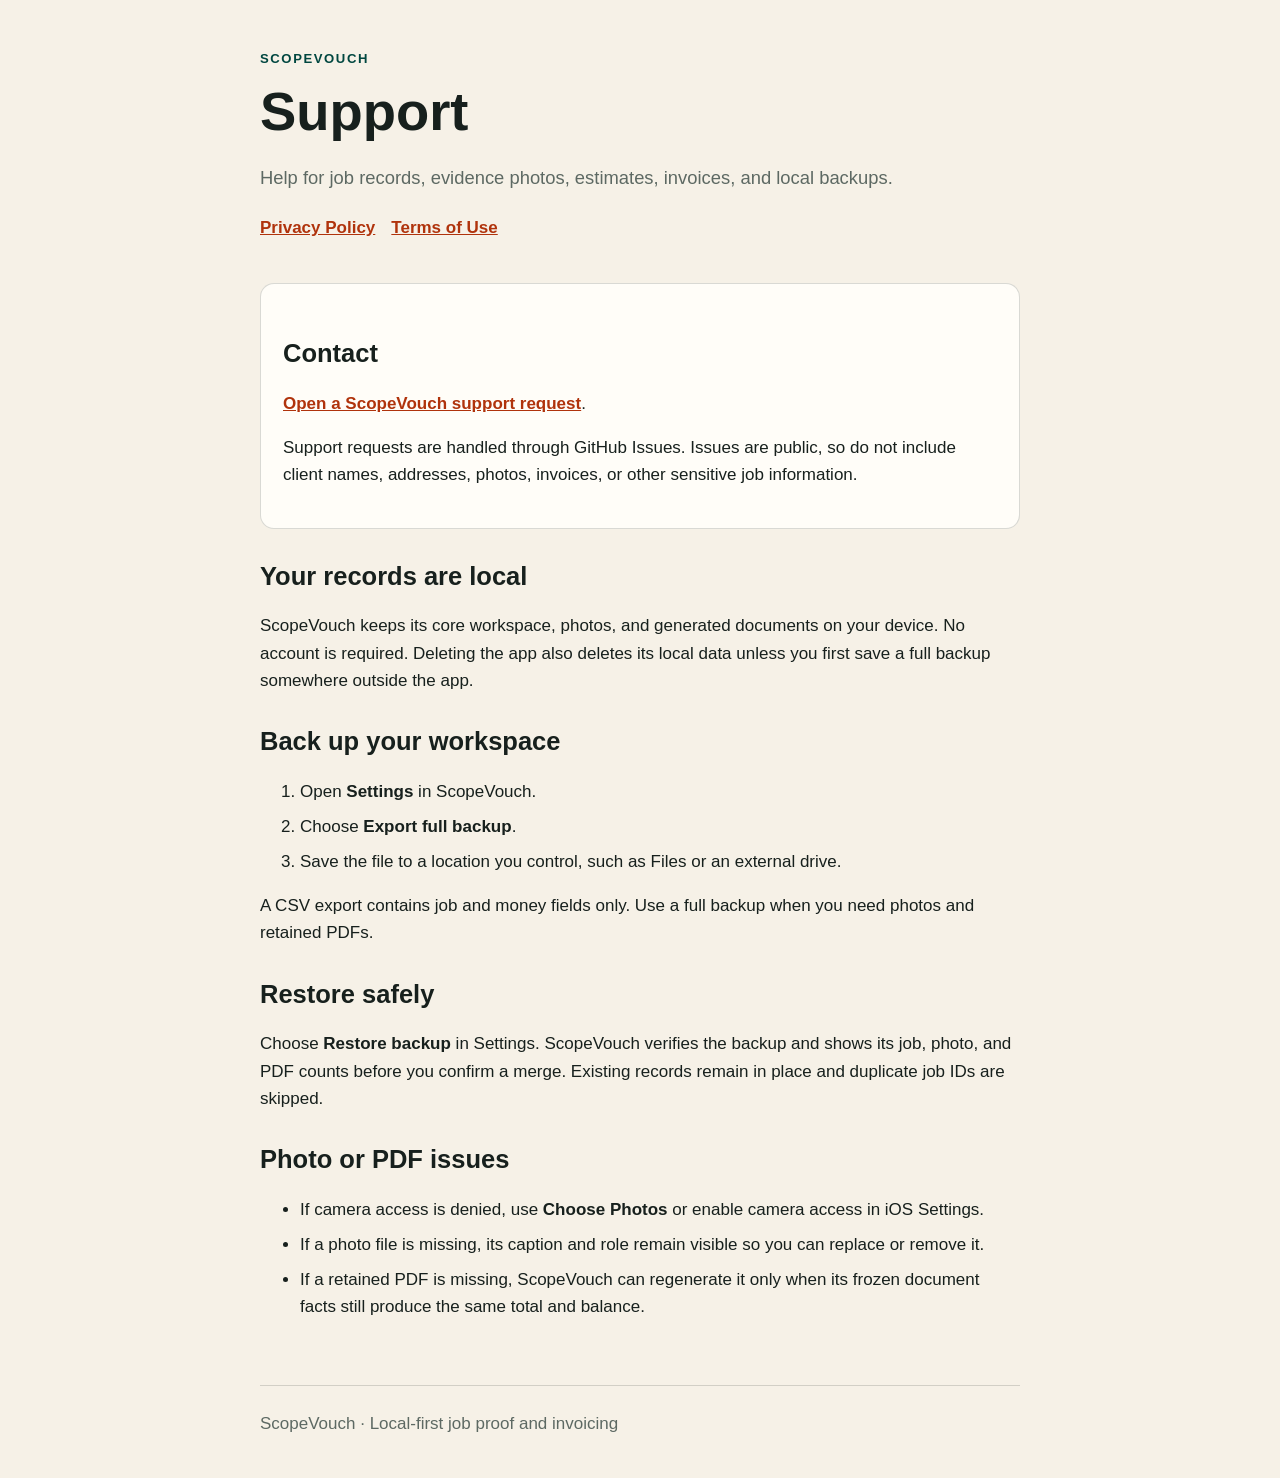
==== index.html @ 6683c595 "Publish ScopeVouch support and privacy pages" ====
<!doctype html>
<html lang="en-US">
<head>
  <meta charset="utf-8">
  <meta name="viewport" content="width=device-width, initial-scale=1">
  <meta name="description" content="ScopeVouch support and local-first data guidance.">
  <title>ScopeVouch Support</title>
  <link rel="stylesheet" href="styles.css">
</head>
<body>
  <header>
    <div class="brand">ScopeVouch</div>
    <h1>Support</h1>
    <p class="lede">Help for job records, evidence photos, estimates, invoices, and local backups.</p>
    <nav aria-label="Support pages">
      <a href="privacy.html">Privacy Policy</a>
      <a href="terms.html">Terms of Use</a>
    </nav>
  </header>
  <main>
    <section class="card">
      <h2>Contact</h2>
      <p><a href="https://github.com/khoanguyen1192/ScopeVouch-Support/issues/new">Open a ScopeVouch support request</a>.</p>
      <p>Support requests are handled through GitHub Issues. Issues are public, so do not include client names, addresses, photos, invoices, or other sensitive job information.</p>
    </section>
    <h2>Your records are local</h2>
    <p>ScopeVouch keeps its core workspace, photos, and generated documents on your device. No account is required. Deleting the app also deletes its local data unless you first save a full backup somewhere outside the app.</p>
    <h2>Back up your workspace</h2>
    <ol>
      <li>Open <strong>Settings</strong> in ScopeVouch.</li>
      <li>Choose <strong>Export full backup</strong>.</li>
      <li>Save the file to a location you control, such as Files or an external drive.</li>
    </ol>
    <p>A CSV export contains job and money fields only. Use a full backup when you need photos and retained PDFs.</p>
    <h2>Restore safely</h2>
    <p>Choose <strong>Restore backup</strong> in Settings. ScopeVouch verifies the backup and shows its job, photo, and PDF counts before you confirm a merge. Existing records remain in place and duplicate job IDs are skipped.</p>
    <h2>Photo or PDF issues</h2>
    <ul>
      <li>If camera access is denied, use <strong>Choose Photos</strong> or enable camera access in iOS Settings.</li>
      <li>If a photo file is missing, its caption and role remain visible so you can replace or remove it.</li>
      <li>If a retained PDF is missing, ScopeVouch can regenerate it only when its frozen document facts still produce the same total and balance.</li>
    </ul>
  </main>
  <footer>ScopeVouch · Local-first job proof and invoicing</footer>
</body>
</html>
---- styles.css ----
:root {
  color-scheme: light dark;
  --canvas: #f6f1e7;
  --surface: #fffdf8;
  --ink: #17201d;
  --muted: #5d6963;
  --action: #b0330c;
  --ready: #004740;
  --line: color-mix(in srgb, var(--ink) 16%, transparent);
}

* { box-sizing: border-box; }

body {
  margin: 0;
  background: var(--canvas);
  color: var(--ink);
  font: 17px/1.6 -apple-system, BlinkMacSystemFont, "Segoe UI", sans-serif;
}

header, main, footer {
  width: min(760px, calc(100% - 40px));
  margin-inline: auto;
}

header { padding: 48px 0 20px; }
main { padding-bottom: 48px; }
footer {
  border-top: 1px solid var(--line);
  padding: 24px 0 40px;
  color: var(--muted);
}

.brand {
  color: var(--ready);
  font-size: .82rem;
  font-weight: 800;
  letter-spacing: .12em;
  text-transform: uppercase;
}

h1, h2 { line-height: 1.2; }
h1 { margin: 10px 0; font-size: clamp(2rem, 7vw, 3.4rem); }
h2 { margin-top: 2rem; }

.lede { color: var(--muted); font-size: 1.15rem; }
.card {
  margin: 22px 0;
  padding: 22px;
  background: var(--surface);
  border: 1px solid var(--line);
  border-radius: 14px;
}

a { color: var(--action); font-weight: 650; }
nav { display: flex; flex-wrap: wrap; gap: 16px; margin-top: 22px; }
li + li { margin-top: .5rem; }
code { overflow-wrap: anywhere; }

@media (prefers-color-scheme: dark) {
  :root {
    --canvas: #111513;
    --surface: #1c2320;
    --ink: #f4f1e9;
    --muted: #b9c2bd;
    --action: #ff6e38;
    --ready: #5cd6c7;
  }
}
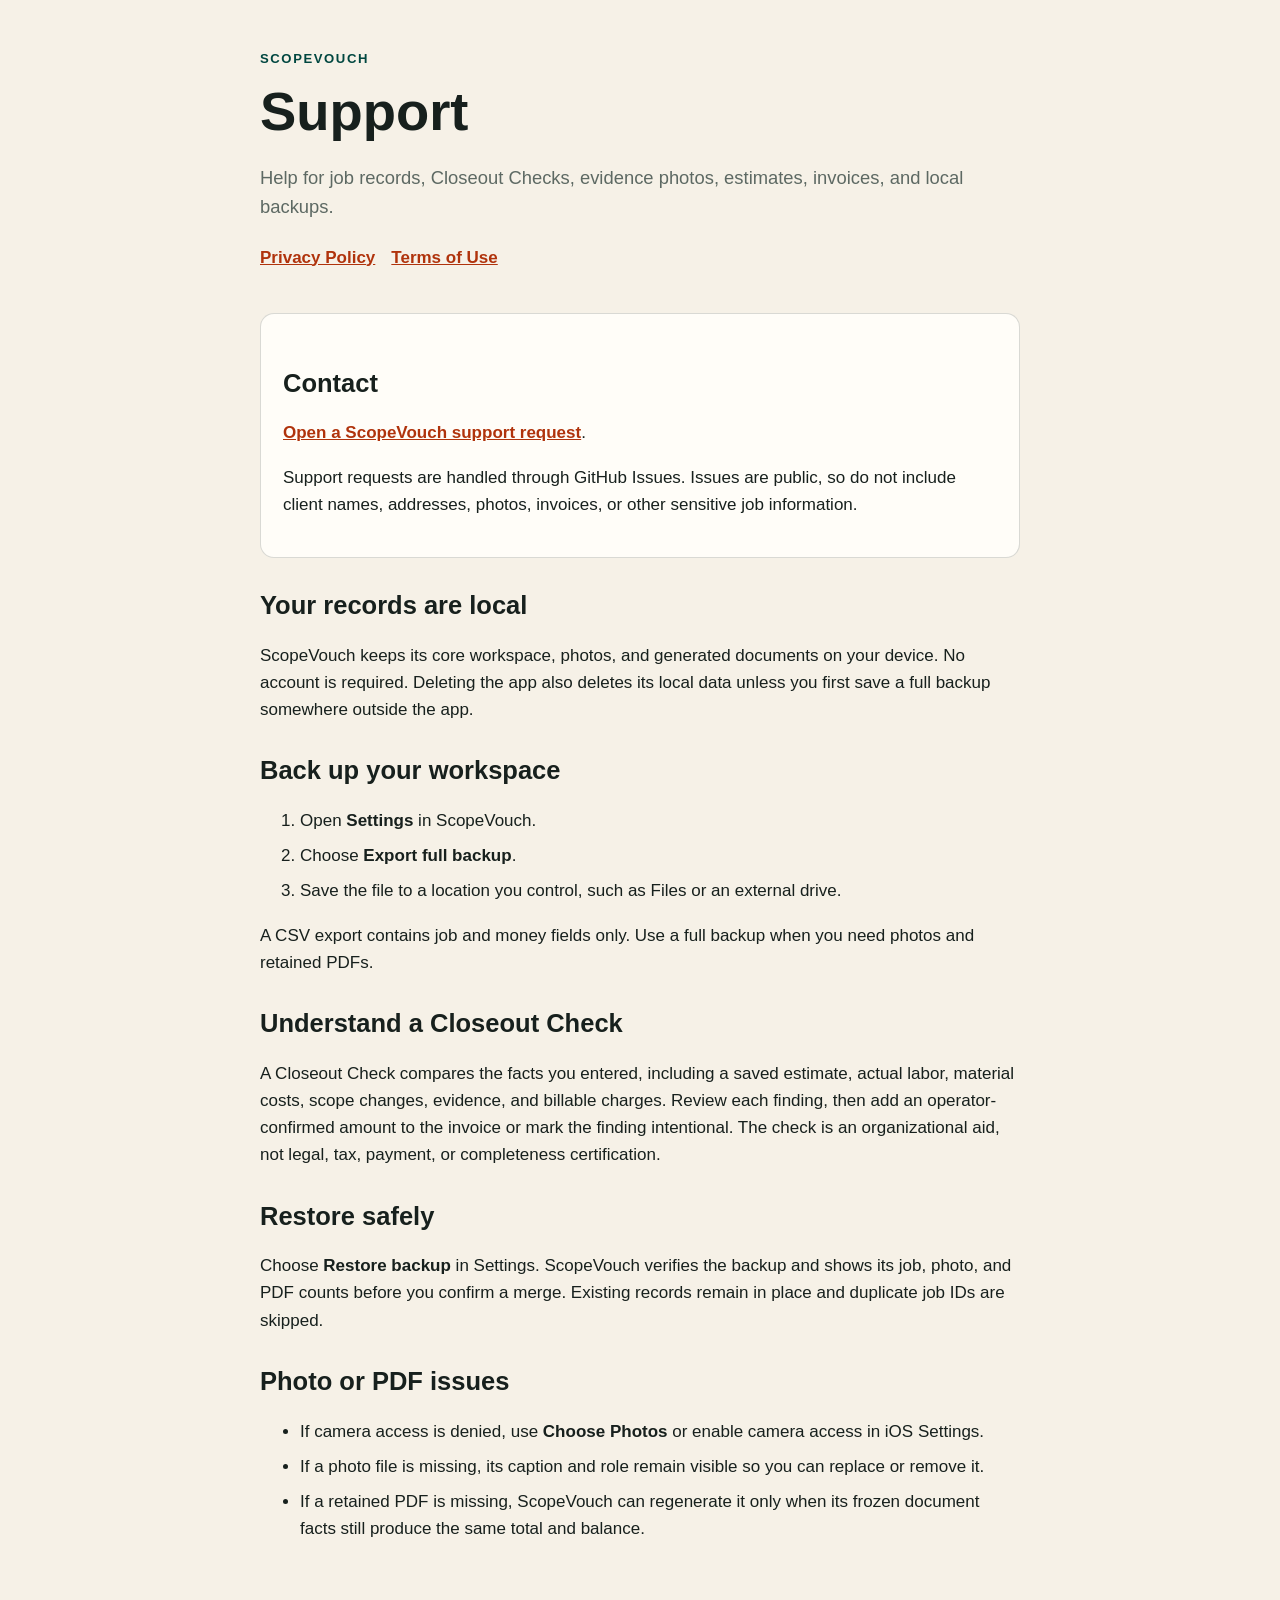
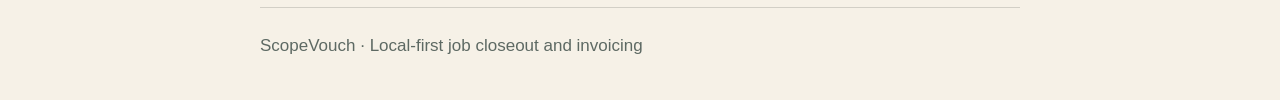
==== commit eb0c17d0: "docs: update closeout support and terms" ====
--- a/index.html
+++ b/index.html
@@ -11,7 +11,7 @@
   <header>
     <div class="brand">ScopeVouch</div>
     <h1>Support</h1>
-    <p class="lede">Help for job records, evidence photos, estimates, invoices, and local backups.</p>
+    <p class="lede">Help for job records, Closeout Checks, evidence photos, estimates, invoices, and local backups.</p>
     <nav aria-label="Support pages">
       <a href="privacy.html">Privacy Policy</a>
       <a href="terms.html">Terms of Use</a>
@@ -32,6 +32,8 @@
       <li>Save the file to a location you control, such as Files or an external drive.</li>
     </ol>
     <p>A CSV export contains job and money fields only. Use a full backup when you need photos and retained PDFs.</p>
+    <h2>Understand a Closeout Check</h2>
+    <p>A Closeout Check compares the facts you entered, including a saved estimate, actual labor, material costs, scope changes, evidence, and billable charges. Review each finding, then add an operator-confirmed amount to the invoice or mark the finding intentional. The check is an organizational aid, not legal, tax, payment, or completeness certification.</p>
     <h2>Restore safely</h2>
     <p>Choose <strong>Restore backup</strong> in Settings. ScopeVouch verifies the backup and shows its job, photo, and PDF counts before you confirm a merge. Existing records remain in place and duplicate job IDs are skipped.</p>
     <h2>Photo or PDF issues</h2>
@@ -41,6 +43,6 @@
       <li>If a retained PDF is missing, ScopeVouch can regenerate it only when its frozen document facts still produce the same total and balance.</li>
     </ul>
   </main>
-  <footer>ScopeVouch · Local-first job proof and invoicing</footer>
+  <footer>ScopeVouch · Local-first job closeout and invoicing</footer>
 </body>
 </html>
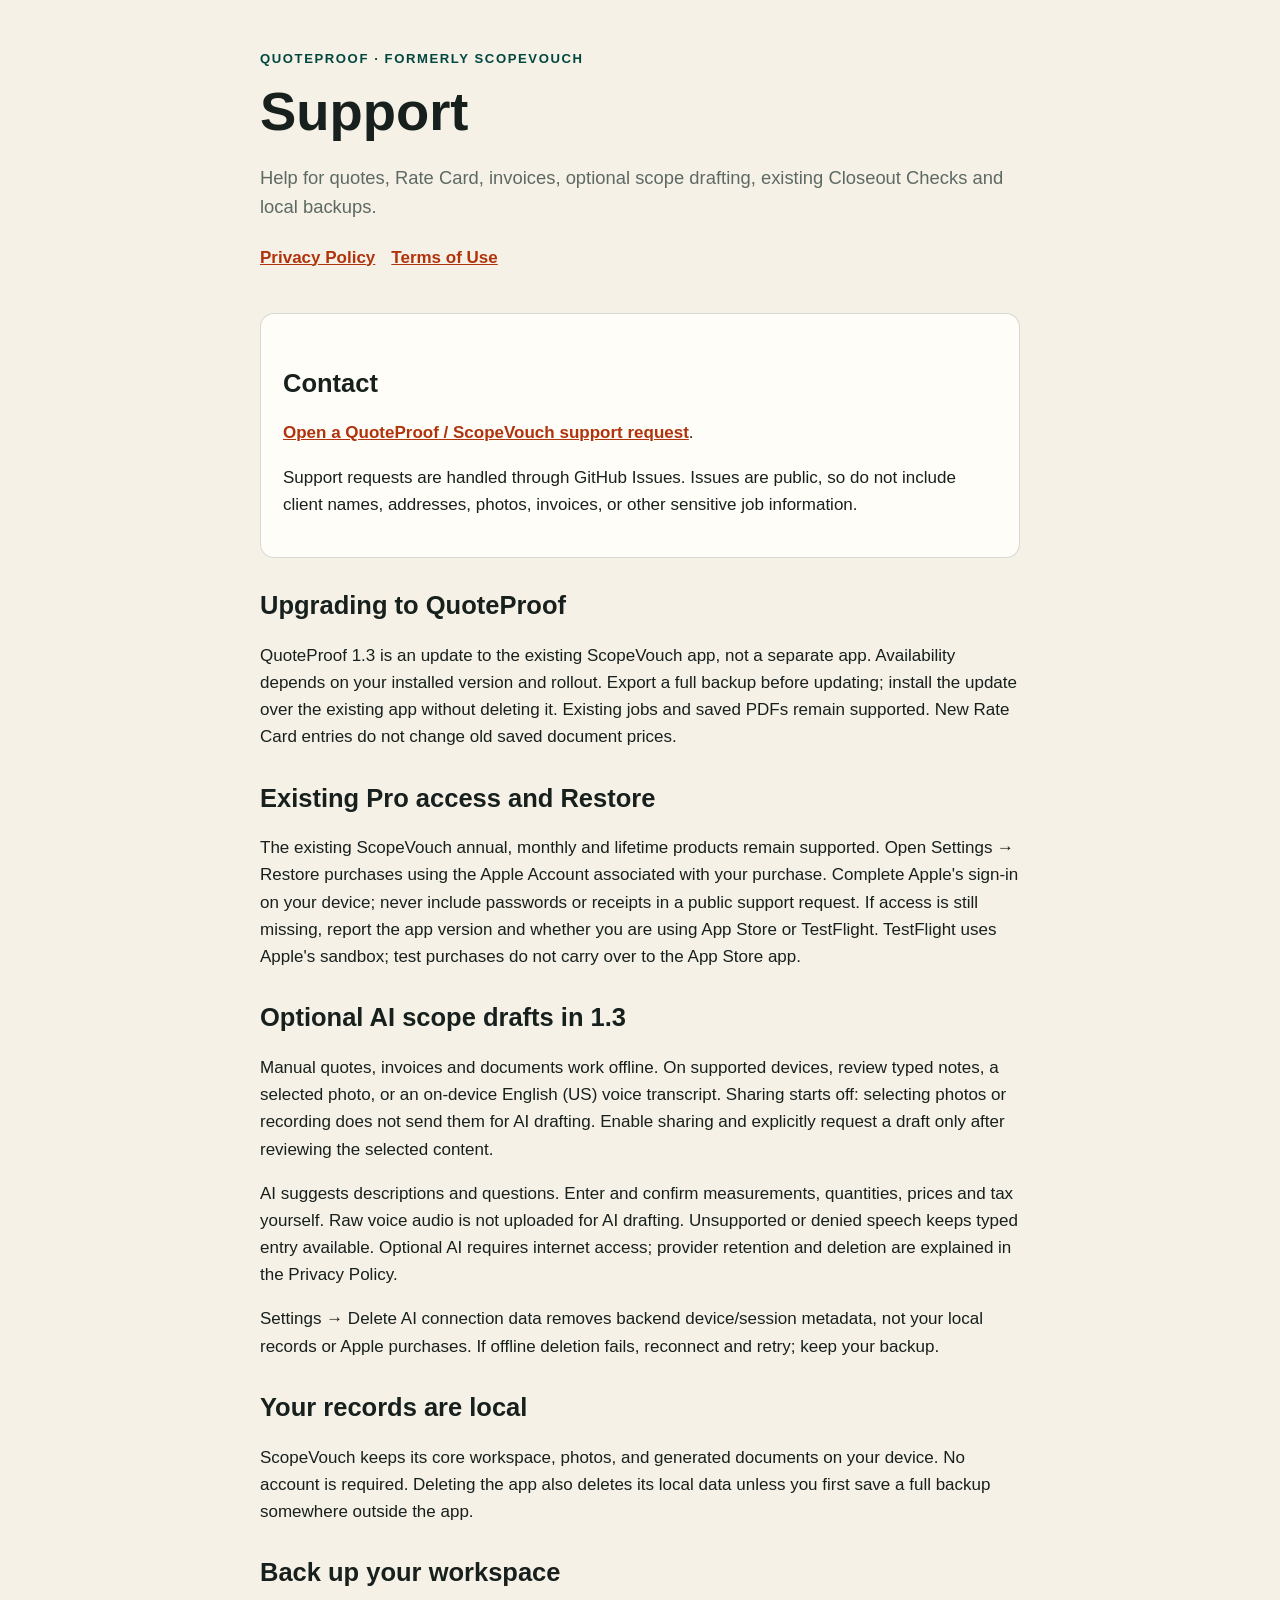
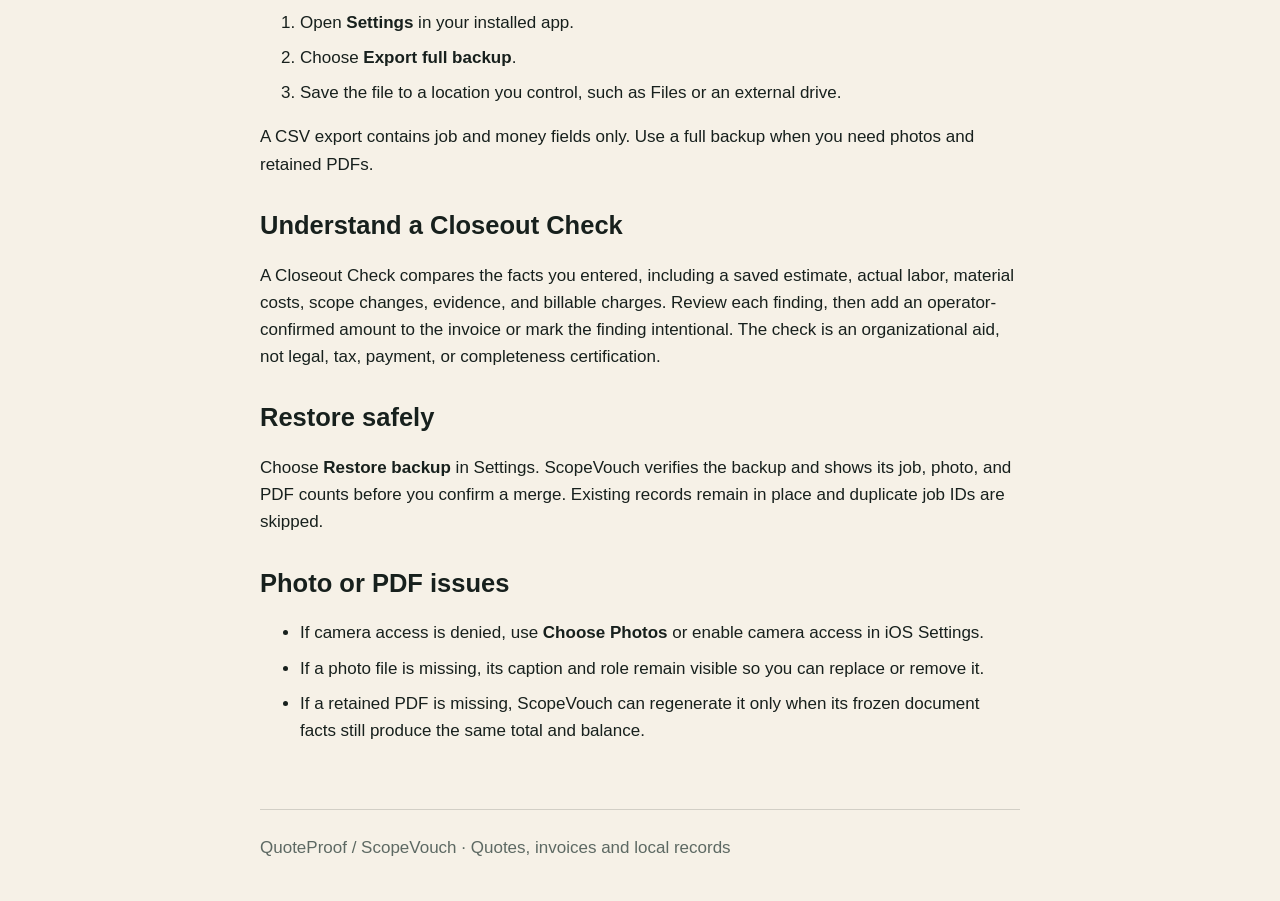
==== commit 405093eb: "Update QuoteProof relaunch and legacy ScopeVouch support" ====
--- a/index.html
+++ b/index.html
@@ -3,15 +3,15 @@
 <head>
   <meta charset="utf-8">
   <meta name="viewport" content="width=device-width, initial-scale=1">
-  <meta name="description" content="ScopeVouch support and local-first data guidance.">
-  <title>ScopeVouch Support</title>
+  <meta name="description" content="QuoteProof and legacy ScopeVouch support, quotes, invoices, Pro, and local data guidance.">
+  <title>QuoteProof / ScopeVouch Support</title>
   <link rel="stylesheet" href="styles.css">
 </head>
 <body>
   <header>
-    <div class="brand">ScopeVouch</div>
+    <div class="brand">QuoteProof · formerly ScopeVouch</div>
     <h1>Support</h1>
-    <p class="lede">Help for job records, Closeout Checks, evidence photos, estimates, invoices, and local backups.</p>
+    <p class="lede">Help for quotes, Rate Card, invoices, optional scope drafting, existing Closeout Checks and local backups.</p>
     <nav aria-label="Support pages">
       <a href="privacy.html">Privacy Policy</a>
       <a href="terms.html">Terms of Use</a>
@@ -20,14 +20,22 @@
   <main>
     <section class="card">
       <h2>Contact</h2>
-      <p><a href="https://github.com/khoanguyen1192/ScopeVouch-Support/issues/new">Open a ScopeVouch support request</a>.</p>
+      <p><a href="https://github.com/khoanguyen1192/ScopeVouch-Support/issues/new">Open a QuoteProof / ScopeVouch support request</a>.</p>
       <p>Support requests are handled through GitHub Issues. Issues are public, so do not include client names, addresses, photos, invoices, or other sensitive job information.</p>
     </section>
+    <h2>Upgrading to QuoteProof</h2>
+    <p>QuoteProof 1.3 is an update to the existing ScopeVouch app, not a separate app. Availability depends on your installed version and rollout. Export a full backup before updating; install the update over the existing app without deleting it. Existing jobs and saved PDFs remain supported. New Rate Card entries do not change old saved document prices.</p>
+    <h2>Existing Pro access and Restore</h2>
+    <p>The existing ScopeVouch annual, monthly and lifetime products remain supported. Open Settings → Restore purchases using the Apple Account associated with your purchase. Complete Apple's sign-in on your device; never include passwords or receipts in a public support request. If access is still missing, report the app version and whether you are using App Store or TestFlight. TestFlight uses Apple's sandbox; test purchases do not carry over to the App Store app.</p>
+    <h2>Optional AI scope drafts in 1.3</h2>
+    <p>Manual quotes, invoices and documents work offline. On supported devices, review typed notes, a selected photo, or an on-device English (US) voice transcript. Sharing starts off: selecting photos or recording does not send them for AI drafting. Enable sharing and explicitly request a draft only after reviewing the selected content.</p>
+    <p>AI suggests descriptions and questions. Enter and confirm measurements, quantities, prices and tax yourself. Raw voice audio is not uploaded for AI drafting. Unsupported or denied speech keeps typed entry available. Optional AI requires internet access; provider retention and deletion are explained in the Privacy Policy.</p>
+    <p>Settings → Delete AI connection data removes backend device/session metadata, not your local records or Apple purchases. If offline deletion fails, reconnect and retry; keep your backup.</p>
     <h2>Your records are local</h2>
     <p>ScopeVouch keeps its core workspace, photos, and generated documents on your device. No account is required. Deleting the app also deletes its local data unless you first save a full backup somewhere outside the app.</p>
     <h2>Back up your workspace</h2>
     <ol>
-      <li>Open <strong>Settings</strong> in ScopeVouch.</li>
+      <li>Open <strong>Settings</strong> in your installed app.</li>
       <li>Choose <strong>Export full backup</strong>.</li>
       <li>Save the file to a location you control, such as Files or an external drive.</li>
     </ol>
@@ -43,6 +51,6 @@
       <li>If a retained PDF is missing, ScopeVouch can regenerate it only when its frozen document facts still produce the same total and balance.</li>
     </ul>
   </main>
-  <footer>ScopeVouch · Local-first job closeout and invoicing</footer>
+  <footer>QuoteProof / ScopeVouch · Quotes, invoices and local records</footer>
 </body>
 </html>
